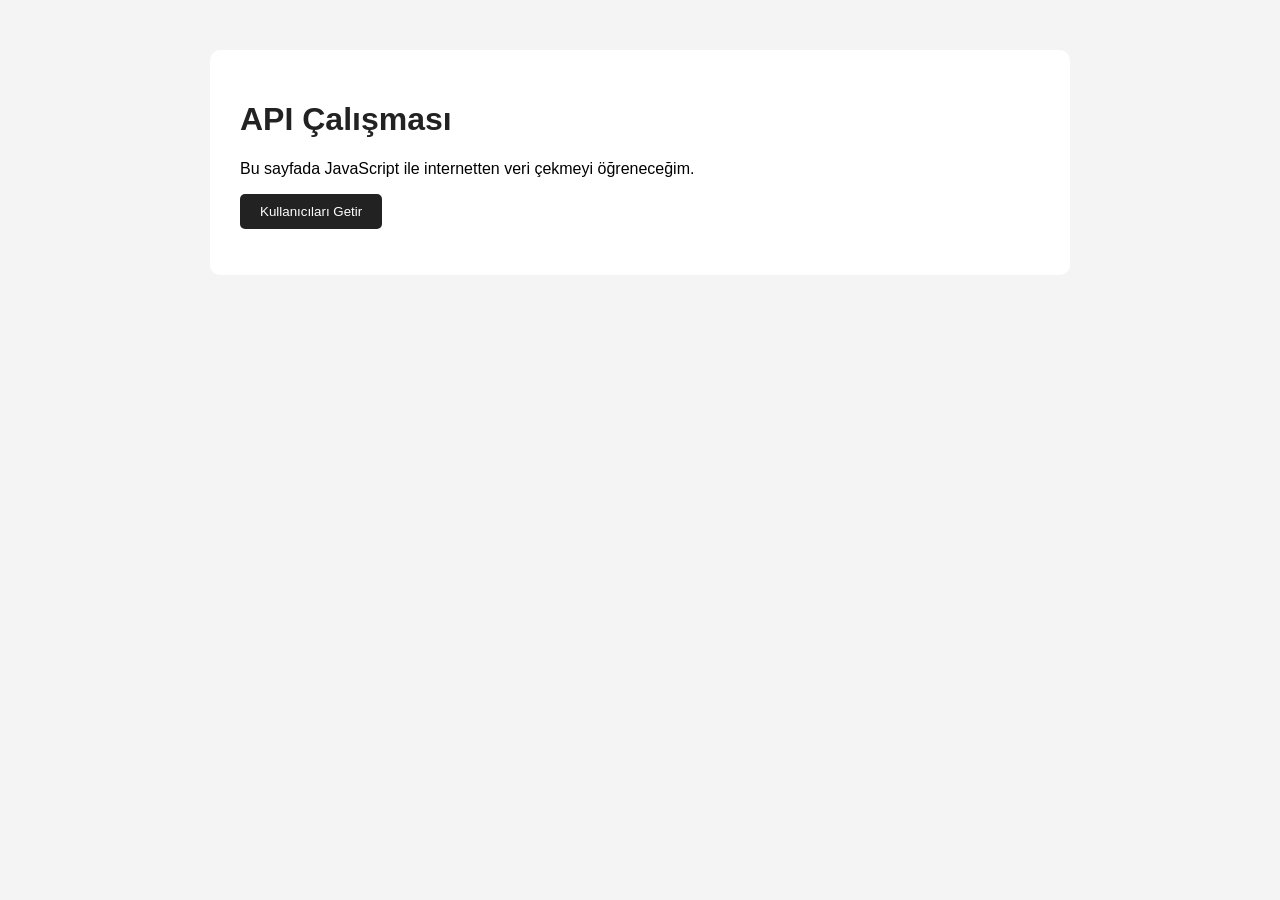
==== api.html @ 2bbc0abc "api calismasi eklendi" ====
<!DOCTYPE html>
<html lang="tr">
<head>
  <meta charset="UTF-8">
  <meta name="viewport" content="width=device-width, initial-scale=1.0">
  <title>API Çalışması</title>
  <link rel="stylesheet" href="api.css">
</head>
<body>

  <div class="container">
    <h1>API Çalışması</h1>

    <p>
      Bu sayfada JavaScript ile internetten veri çekmeyi öğreneceğim.
    </p>

    <button id="veriGetirBtn">Kullanıcıları Getir</button>

    <p id="durumMesaji"></p>

    <div id="kullaniciListesi"></div>
  </div>

  <script src="api.js"></script>
</body>
</html>
---- api.css ----
body {
  font-family: Arial, sans-serif;
  background-color: #f4f4f4;
  margin: 0;
  padding: 0;
}

.container {
  width: 80%;
  max-width: 800px;
  margin: 50px auto;
  background-color: white;
  padding: 30px;
  border-radius: 10px;
}

h1 {
  color: #222;
}

button {
  padding: 10px 20px;
  border: none;
  background-color: #222;
  color: white;
  border-radius: 5px;
  cursor: pointer;
}

button:hover {
  opacity: 0.9;
}

.kullanici-karti {
  background-color: #f9f9f9;
  padding: 15px;
  margin-top: 15px;
  border-radius: 8px;
  border-left: 5px solid #2980b9;
}

.kullanici-karti h3 {
  margin-top: 0;
}

#durumMesaji {
  font-weight: bold;
  margin-top: 15px;
}
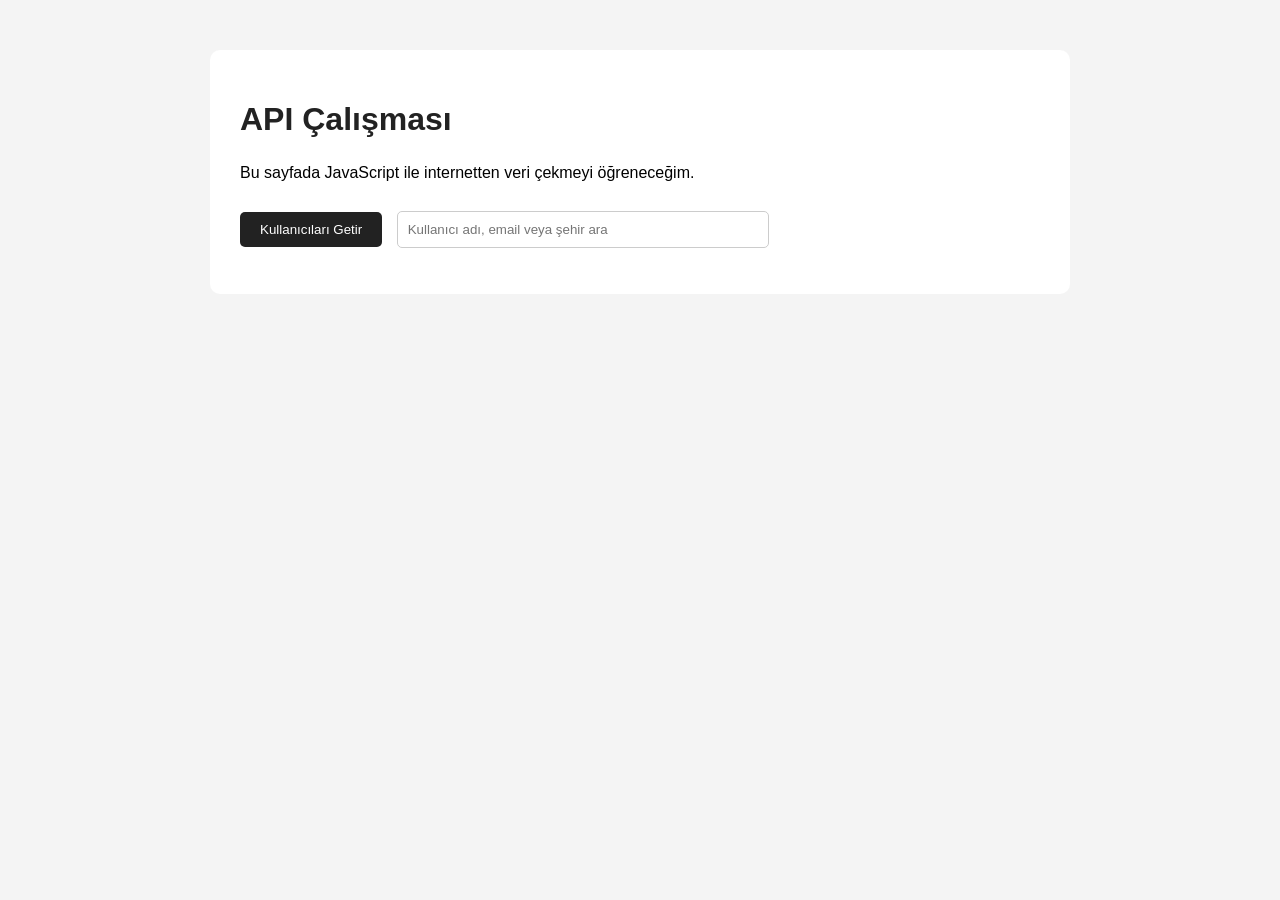
==== commit d15583e0: "api kullanici detaylari eklendi" ====
--- a/api.html
+++ b/api.html
@@ -17,6 +17,8 @@
 
     <button id="veriGetirBtn">Kullanıcıları Getir</button>
 
+    <input id="aramaInput" type="text" placeholder="Kullanıcı adı, email veya şehir ara">
+
     <p id="durumMesaji"></p>
 
     <div id="kullaniciListesi"></div>
--- a/api.css
+++ b/api.css
@@ -18,6 +18,10 @@
   color: #222;
 }
 
+p {
+  line-height: 1.6;
+}
+
 button {
   padding: 10px 20px;
   border: none;
@@ -29,6 +33,16 @@
 
 button:hover {
   opacity: 0.9;
+}
+
+input {
+  padding: 10px;
+  width: 70%;
+  max-width: 350px;
+  border: 1px solid #ccc;
+  border-radius: 5px;
+  margin-left: 10px;
+  margin-top: 10px;
 }
 
 .kullanici-karti {
@@ -46,4 +60,27 @@
 #durumMesaji {
   font-weight: bold;
   margin-top: 15px;
+}
+
+.bos-sonuc {
+  color: #777;
+  font-style: italic;
+  margin-top: 15px;
+}
+
+.detay-btn {
+  margin-top: 10px;
+  padding: 8px 14px;
+  background-color: #2980b9;
+  color: white;
+  border: none;
+  border-radius: 5px;
+  cursor: pointer;
+}
+
+.detay-alani {
+  margin-top: 10px;
+  padding: 10px;
+  background-color: #eef6fb;
+  border-radius: 6px;
 }
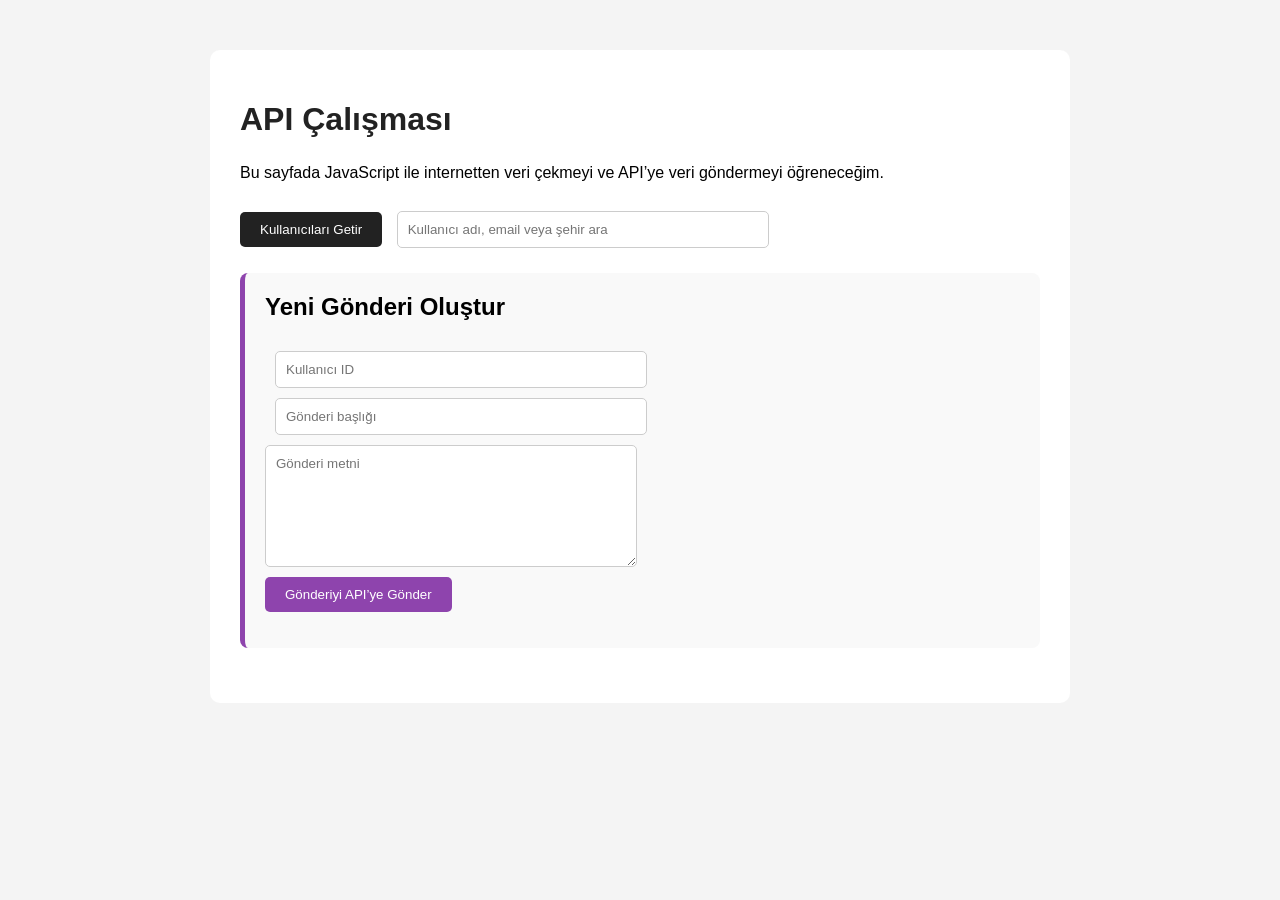
==== commit 5280055d: "api post islemi eklendi" ====
--- a/api.html
+++ b/api.html
@@ -12,7 +12,7 @@
     <h1>API Çalışması</h1>
 
     <p>
-      Bu sayfada JavaScript ile internetten veri çekmeyi öğreneceğim.
+      Bu sayfada JavaScript ile internetten veri çekmeyi ve API’ye veri göndermeyi öğreneceğim.
     </p>
 
     <button id="veriGetirBtn">Kullanıcıları Getir</button>
@@ -21,6 +21,20 @@
 
     <p id="durumMesaji"></p>
 
+    <div class="post-form-alani">
+      <h2>Yeni Gönderi Oluştur</h2>
+
+      <input id="userIdInput" type="number" placeholder="Kullanıcı ID">
+
+      <input id="postBaslikInput" type="text" placeholder="Gönderi başlığı">
+
+      <textarea id="postMetinInput" placeholder="Gönderi metni"></textarea>
+
+      <button id="postGonderBtn">Gönderiyi API’ye Gönder</button>
+
+      <p id="postSonucMesaji"></p>
+    </div>
+
     <div id="kullaniciListesi"></div>
   </div>
 
--- a/api.css
+++ b/api.css
@@ -45,6 +45,19 @@
   margin-top: 10px;
 }
 
+textarea {
+  display: block;
+  width: 70%;
+  max-width: 350px;
+  height: 100px;
+  padding: 10px;
+  border: 1px solid #ccc;
+  border-radius: 5px;
+  margin-top: 10px;
+  margin-bottom: 10px;
+  font-family: Arial, sans-serif;
+}
+
 .kullanici-karti {
   background-color: #f9f9f9;
   padding: 15px;
@@ -83,4 +96,84 @@
   padding: 10px;
   background-color: #eef6fb;
   border-radius: 6px;
+}
+
+.post-btn {
+  margin-top: 10px;
+  margin-left: 8px;
+  padding: 8px 14px;
+  background-color: #27ae60;
+  color: white;
+  border: none;
+  border-radius: 5px;
+  cursor: pointer;
+}
+
+.post-alani {
+  margin-top: 12px;
+  padding: 10px;
+  background-color: #f4fff7;
+  border-radius: 6px;
+}
+
+.gonderi-kutusu {
+  background-color: white;
+  padding: 10px;
+  margin-top: 10px;
+  border-radius: 6px;
+  border-left: 4px solid #27ae60;
+}
+
+.gonderi-kutusu h4 {
+  margin-top: 0;
+}
+
+.yorum-btn {
+  margin-top: 8px;
+  padding: 7px 12px;
+  background-color: #f39c12;
+  color: white;
+  border: none;
+  border-radius: 5px;
+  cursor: pointer;
+}
+
+.yorum-alani {
+  margin-top: 10px;
+  padding: 10px;
+  background-color: #fff8e8;
+  border-radius: 6px;
+}
+
+.yorum-kutusu {
+  background-color: white;
+  padding: 10px;
+  margin-top: 10px;
+  border-radius: 6px;
+  border-left: 4px solid #f39c12;
+}
+
+.yorum-kutusu p {
+  margin: 6px 0;
+}
+
+.post-form-alani {
+  margin-top: 25px;
+  margin-bottom: 25px;
+  padding: 20px;
+  background-color: #f9f9f9;
+  border-radius: 8px;
+  border-left: 5px solid #8e44ad;
+}
+
+.post-form-alani h2 {
+  margin-top: 0;
+}
+
+#postGonderBtn {
+  background-color: #8e44ad;
+}
+
+#postSonucMesaji {
+  font-weight: bold;
 }
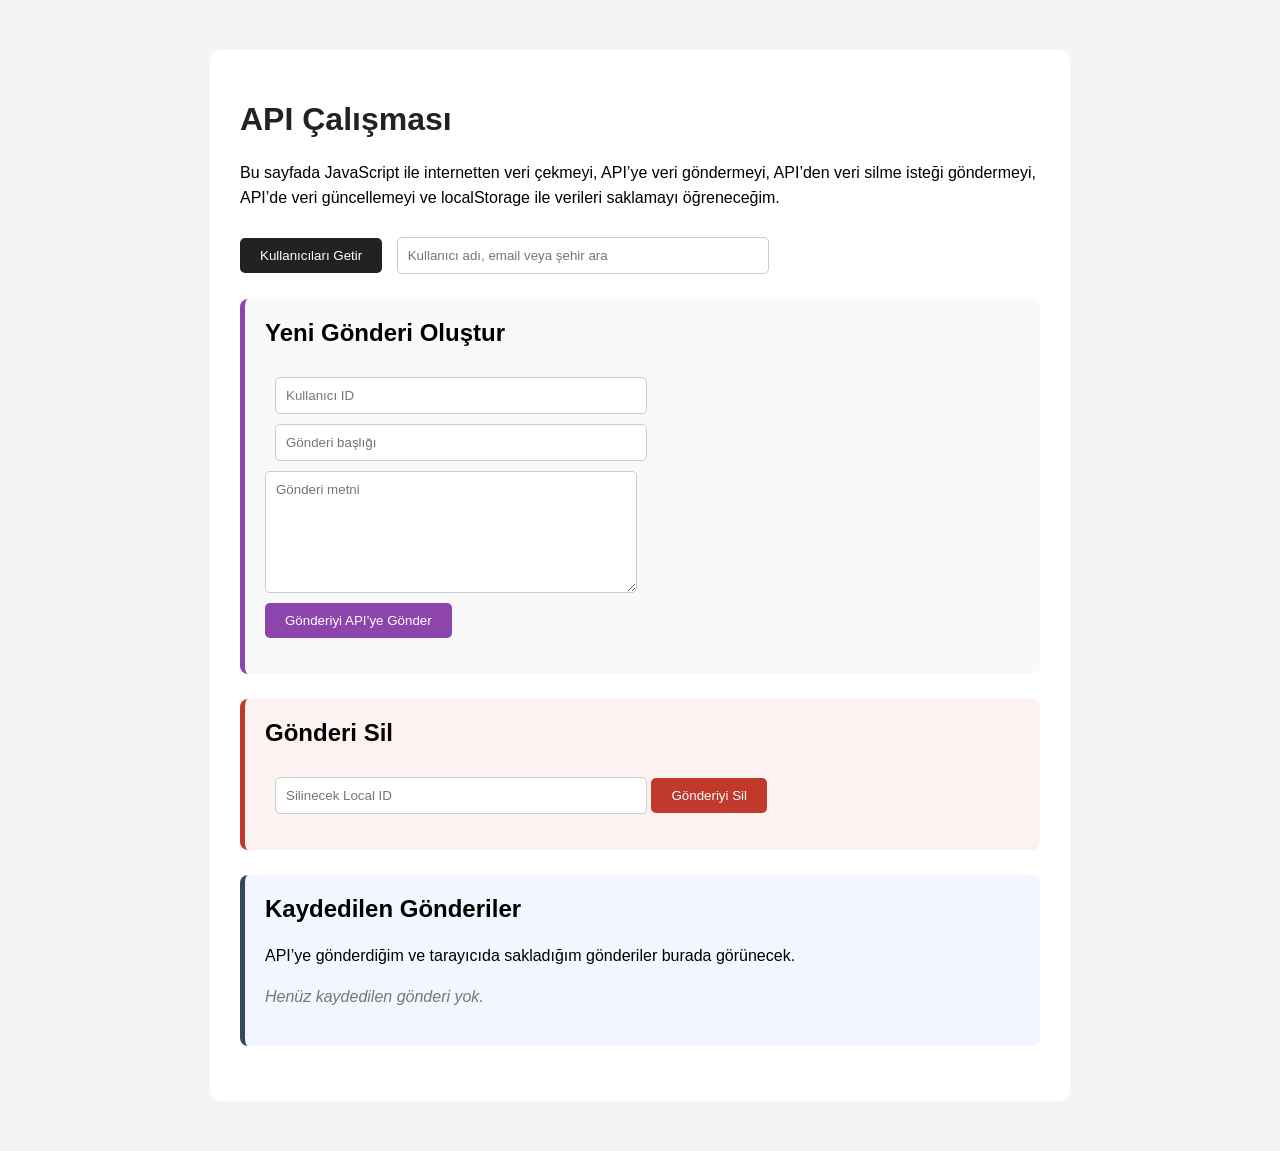
==== commit c45dcbbb: "api put tam guncelleme eklendi" ====
--- a/api.html
+++ b/api.html
@@ -12,7 +12,9 @@
     <h1>API Çalışması</h1>
 
     <p>
-      Bu sayfada JavaScript ile internetten veri çekmeyi ve API’ye veri göndermeyi öğreneceğim.
+      Bu sayfada JavaScript ile internetten veri çekmeyi, API’ye veri göndermeyi,
+      API’den veri silme isteği göndermeyi, API’de veri güncellemeyi ve localStorage ile
+      verileri saklamayı öğreneceğim.
     </p>
 
     <button id="veriGetirBtn">Kullanıcıları Getir</button>
@@ -35,6 +37,26 @@
       <p id="postSonucMesaji"></p>
     </div>
 
+    <div class="delete-form-alani">
+      <h2>Gönderi Sil</h2>
+
+      <input id="deletePostIdInput" type="number" placeholder="Silinecek Local ID">
+
+      <button id="deletePostBtn">Gönderiyi Sil</button>
+
+      <p id="deleteSonucMesaji"></p>
+    </div>
+
+    <div class="local-post-alani">
+      <h2>Kaydedilen Gönderiler</h2>
+
+      <p>
+        API’ye gönderdiğim ve tarayıcıda sakladığım gönderiler burada görünecek.
+      </p>
+
+      <div id="kaydedilenPostListesi"></div>
+    </div>
+
     <div id="kullaniciListesi"></div>
   </div>
 
--- a/api.css
+++ b/api.css
@@ -176,4 +176,87 @@
 
 #postSonucMesaji {
   font-weight: bold;
+}
+
+.delete-form-alani {
+  margin-top: 25px;
+  margin-bottom: 25px;
+  padding: 20px;
+  background-color: #fdf2f2;
+  border-radius: 8px;
+  border-left: 5px solid #c0392b;
+}
+
+.delete-form-alani h2 {
+  margin-top: 0;
+}
+
+#deletePostBtn {
+  background-color: #c0392b;
+}
+
+#deleteSonucMesaji {
+  font-weight: bold;
+}
+
+.local-post-alani {
+  margin-top: 25px;
+  margin-bottom: 25px;
+  padding: 20px;
+  background-color: #f4f6ff;
+  border-radius: 8px;
+  border-left: 5px solid #34495e;
+}
+
+.local-post-alani h2 {
+  margin-top: 0;
+}
+
+.local-post-karti {
+  background-color: white;
+  padding: 12px;
+  margin-top: 12px;
+  border-radius: 6px;
+  border-left: 4px solid #34495e;
+}
+
+.local-post-karti h3 {
+  margin-top: 0;
+}
+
+.local-duzenle-btn {
+  padding: 7px 12px;
+  background-color: #2980b9;
+  color: white;
+  border: none;
+  border-radius: 5px;
+  cursor: pointer;
+  margin-right: 8px;
+  margin-top: 8px;
+}
+
+.local-put-btn {
+  padding: 7px 12px;
+  background-color: #16a085;
+  color: white;
+  border: none;
+  border-radius: 5px;
+  cursor: pointer;
+  margin-right: 8px;
+  margin-top: 8px;
+}
+
+.local-sil-btn {
+  padding: 7px 12px;
+  background-color: #c0392b;
+  color: white;
+  border: none;
+  border-radius: 5px;
+  cursor: pointer;
+  margin-top: 8px;
+}
+
+.local-bos-mesaj {
+  color: #777;
+  font-style: italic;
 }
